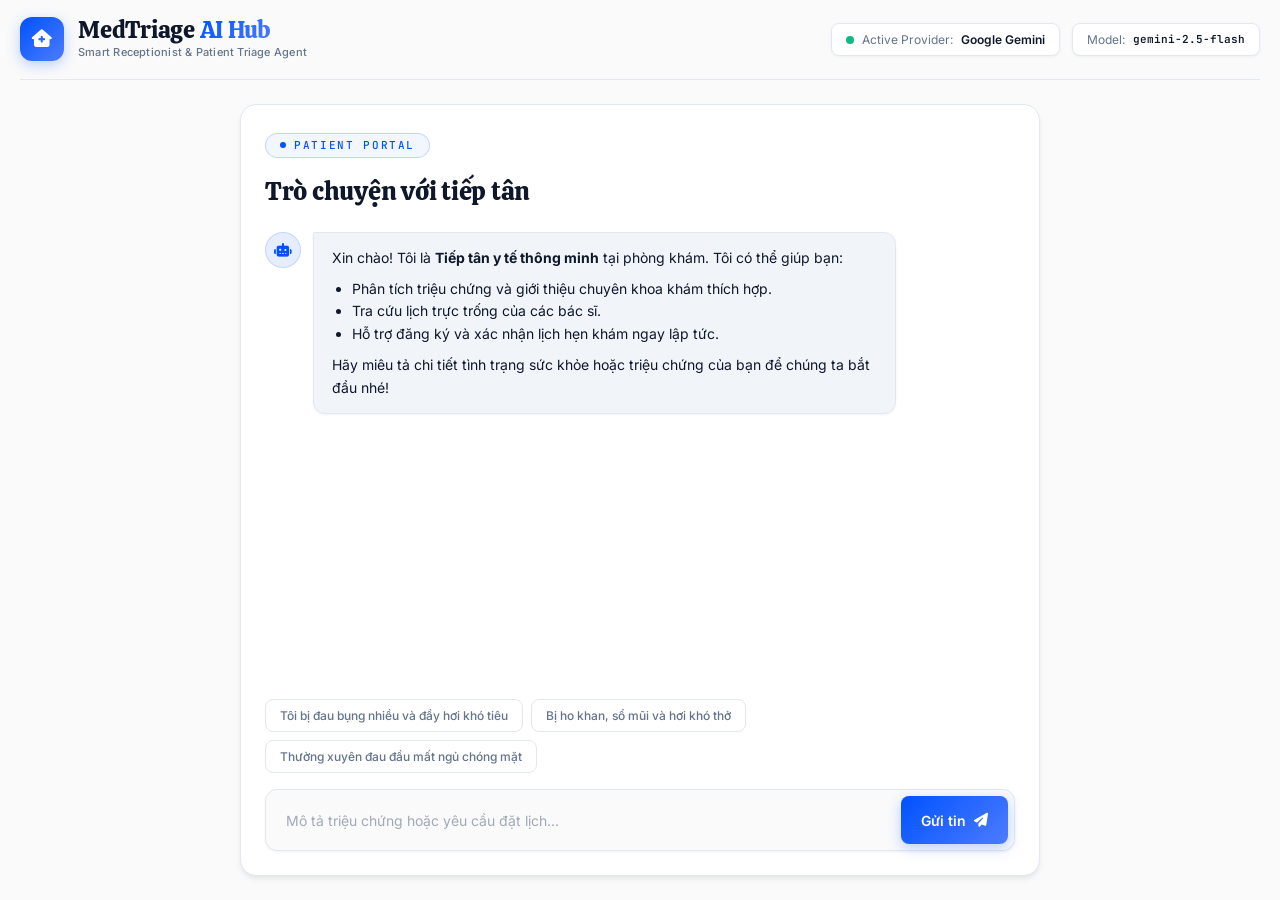
==== static/index.html @ f7d52be9 "Update UI&UX" ====
<!DOCTYPE html>
<html lang="vi">
<head>
    <meta charset="UTF-8">
    <meta name="viewport" content="width=device-width, initial-scale=1.0">
    <title>MedTriage AI Hub - AI Agent Tiếp Tân Phòng Khám</title>
    <!-- Load Google Fonts -->
    <link rel="preconnect" href="https://fonts.googleapis.com">
    <link rel="preconnect" href="https://fonts.gstatic.com" crossorigin>
    <link href="https://fonts.googleapis.com/css2?family=Calistoga&family=Inter:wght@400;500;600;700&family=JetBrains+Mono:wght@400;500;600&display=swap" rel="stylesheet">
    <!-- FontAwesome for Icons -->
    <link rel="stylesheet" href="https://cdnjs.cloudflare.com/ajax/libs/font-awesome/6.4.0/css/all.min.css">
    <link rel="stylesheet" href="style.css">
</head>
<body>
    <div class="app-container">
        <!-- Header -->
        <header class="app-header">
            <div class="header-brand">
                <div class="brand-icon">
                    <i class="fa-solid fa-house-medical"></i>
                </div>
                <div class="brand-text">
                    <h1>MedTriage <span class="gradient-text">AI Hub</span></h1>
                    <p class="brand-subtitle">Smart Receptionist & Patient Triage Agent</p>
                </div>
            </div>
            
            <div class="header-status">
                <div class="status-badge">
                    <span class="pulse-dot"></span>
                    <span class="badge-label">Active Provider:</span>
                    <span class="badge-value" id="provider-badge">Google Gemini</span>
                </div>
                <div class="status-badge model-badge">
                    <span class="badge-label">Model:</span>
                    <span class="badge-value" id="model-badge">gemini-2.5-flash</span>
                </div>
            </div>
        </header>

        <!-- Main Workspace -->
        <main class="app-main">
            <!-- Left Pane: Patient Chat -->
            <section class="pane-chat">
                <div class="pane-header">
                    <div class="section-label">
                        <span class="label-dot"></span>
                        <span class="label-text">Patient Portal</span>
                    </div>
                    <h2>Trò chuyện với tiếp tân</h2>
                </div>

                <!-- Chat Log -->
                <div class="chat-history" id="chat-history">
                    <!-- Default Welcome Message -->
                    <div class="message system-message">
                        <div class="message-avatar">
                            <i class="fa-solid fa-robot"></i>
                        </div>
                        <div class="message-content">
                            <p>Xin chào! Tôi là <strong>Tiếp tân y tế thông minh</strong> tại phòng khám. Tôi có thể giúp bạn:</p>
                            <ul>
                                <li>Phân tích triệu chứng và giới thiệu chuyên khoa khám thích hợp.</li>
                                <li>Tra cứu lịch trực trống của các bác sĩ.</li>
                                <li>Hỗ trợ đăng ký và xác nhận lịch hẹn khám ngay lập tức.</li>
                            </ul>
                            <p>Hãy miêu tả chi tiết tình trạng sức khỏe hoặc triệu chứng của bạn để chúng ta bắt đầu nhé!</p>
                        </div>
                    </div>
                </div>

                <!-- Quick Suggestions -->
                <div class="chat-suggestions">
                    <button class="suggestion-tag" onclick="useSuggestion(this)">Tôi bị đau bụng nhiều và đầy hơi khó tiêu</button>
                    <button class="suggestion-tag" onclick="useSuggestion(this)">Bị ho khan, sổ mũi và hơi khó thở</button>
                    <button class="suggestion-tag" onclick="useSuggestion(this)">Thường xuyên đau đầu mất ngủ chóng mặt</button>
                </div>

                <!-- Chat Input Form -->
                <form class="chat-form" id="chat-form">
                    <div class="input-wrapper">
                        <input type="text" id="chat-input" placeholder="Mô tả triệu chứng hoặc yêu cầu đặt lịch..." autocomplete="off" required>
                        <button type="submit" class="btn-send" id="btn-submit">
                            <span class="btn-text">Gửi tin</span>
                            <i class="fa-solid fa-paper-plane"></i>
                        </button>
                    </div>
                </form>
            </section>


        </main>
    </div>
    
    <script src="app.js"></script>
</body>
</html>
---- static/style.css ----
/* ==========================================================================
   MINIMALIST MODERN DESIGN SYSTEM TOKENS
   ========================================================================== */
:root {
    /* Colors */
    --background: #FAFAFA;
    --foreground: #0F172A;
    --muted: #F1F5F9;
    --muted-foreground: #64748B;
    --accent: #0052FF;
    --accent-secondary: #4D7CFF;
    --accent-foreground: #FFFFFF;
    --border: #E2E8F0;
    --card: #FFFFFF;
    
    /* Gradients */
    --signature-gradient: linear-gradient(135deg, var(--accent), var(--accent-secondary));
    
    /* Shadows */
    --shadow-sm: 0 1px 3px rgba(15, 23, 42, 0.05);
    --shadow-md: 0 4px 6px -1px rgba(15, 23, 42, 0.07), 0 2px 4px -1px rgba(15, 23, 42, 0.04);
    --shadow-lg: 0 10px 15px -3px rgba(15, 23, 42, 0.08), 0 4px 6px -2px rgba(15, 23, 42, 0.03);
    --shadow-xl: 0 20px 25px -5px rgba(15, 23, 42, 0.1), 0 10px 10px -5px rgba(15, 23, 42, 0.04);
    --shadow-accent: 0 4px 14px rgba(0, 82, 255, 0.25);
    --shadow-accent-lg: 0 8px 24px rgba(0, 82, 255, 0.35);
    
    /* Border Radius */
    --radius-sm: 8px;
    --radius-md: 12px;
    --radius-lg: 16px;
    --radius-xl: 24px;
    
    /* Transitions */
    --transition-fast: all 0.15s ease-out;
    --transition-normal: all 0.25s cubic-bezier(0.16, 1, 0.3, 1);
}

/* ==========================================================================
   RESET & GLOBAL STYLES
   ========================================================================== */
* {
    margin: 0;
    padding: 0;
    box-sizing: border-box;
}

body {
    background-color: var(--background);
    color: var(--foreground);
    font-family: 'Inter', system-ui, sans-serif;
    line-height: 1.625;
    -webkit-font-smoothing: antialiased;
    -moz-osx-font-smoothing: grayscale;
    min-height: 100vh;
    display: flex;
    justify-content: center;
}

/* Scrollbars */
::-webkit-scrollbar {
    width: 6px;
    height: 6px;
}
::-webkit-scrollbar-track {
    background: transparent;
}
::-webkit-scrollbar-thumb {
    background: var(--border);
    border-radius: 4px;
}
::-webkit-scrollbar-thumb:hover {
    background: var(--muted-foreground);
}

/* Typography elements */
h1, h2, h3 {
    font-family: 'Inter', system-ui, sans-serif;
    font-weight: 600;
    letter-spacing: -0.01em;
}

/* ==========================================================================
   UTILITY STYLES
   ========================================================================== */
.gradient-text {
    background: var(--signature-gradient);
    -webkit-background-clip: text;
    background-clip: text;
    color: transparent;
    display: inline-block;
}

/* Section pill badges */
.section-label {
    display: inline-flex;
    align-items: center;
    gap: 8px;
    border: 1px solid rgba(0, 82, 255, 0.2);
    background-color: rgba(0, 82, 255, 0.05);
    padding: 6px 14px;
    border-radius: 9999px;
    margin-bottom: 12px;
}

.label-dot {
    width: 6px;
    height: 6px;
    border-radius: 50%;
    background-color: var(--accent);
}

.label-text {
    font-family: 'JetBrains Mono', monospace;
    font-size: 11px;
    text-transform: uppercase;
    font-weight: 500;
    letter-spacing: 0.15em;
    color: var(--accent);
    line-height: 1;
}

/* ==========================================================================
   APP CONTAINER & HEADER
   ========================================================================== */
.app-container {
    width: 100%;
    max-width: 1300px;
    height: 100vh;
    display: flex;
    flex-direction: column;
    padding: 0 20px;
}

.app-header {
    height: 80px;
    display: flex;
    justify-content: space-between;
    align-items: center;
    border-bottom: 1px solid var(--border);
    flex-shrink: 0;
}

.header-brand {
    display: flex;
    align-items: center;
    gap: 14px;
}

.brand-icon {
    width: 44px;
    height: 44px;
    background: var(--signature-gradient);
    color: var(--accent-foreground);
    border-radius: var(--radius-md);
    display: flex;
    justify-content: center;
    align-items: center;
    font-size: 18px;
    box-shadow: var(--shadow-accent);
}

.brand-text h1 {
    font-family: 'Calistoga', Georgia, serif;
    font-weight: normal;
    font-size: 24px;
    line-height: 1.1;
    color: var(--foreground);
}

.brand-subtitle {
    font-size: 11px;
    color: var(--muted-foreground);
    font-weight: 500;
    letter-spacing: 0.02em;
}

.header-status {
    display: flex;
    gap: 12px;
}

.status-badge {
    display: flex;
    align-items: center;
    gap: 8px;
    background-color: var(--card);
    border: 1px solid var(--border);
    padding: 6px 14px;
    border-radius: var(--radius-sm);
    box-shadow: var(--shadow-sm);
    font-size: 12px;
}

.badge-label {
    color: var(--muted-foreground);
}

.badge-value {
    font-weight: 600;
    color: var(--foreground);
}

.model-badge .badge-value {
    font-family: 'JetBrains Mono', monospace;
    font-size: 11px;
}

/* ==========================================================================
   MAIN DUAL-PANE WORKSPACE
   ========================================================================== */
.app-main {
    flex-grow: 1;
    display: flex;
    justify-content: center;
    padding: 24px 0;
    min-height: 0;
}

.pane-chat {
    width: 100%;
    max-width: 800px;
    background-color: var(--card);
    border: 1px solid var(--border);
    border-radius: var(--radius-lg);
    box-shadow: var(--shadow-md);
    padding: 24px;
    display: flex;
    flex-direction: column;
    min-height: 0;
}

.pane-chat .pane-header h2 {
    font-family: 'Calistoga', Georgia, serif;
    font-weight: normal;
    font-size: 26px;
    color: var(--foreground);
    margin-bottom: 20px;
}

/* ==========================================================================
   LEFT PANE: CHAT COMPONENT
   ========================================================================== */
.chat-history {
    flex-grow: 1;
    overflow-y: auto;
    display: flex;
    flex-direction: column;
    gap: 20px;
    padding-right: 8px;
    margin-bottom: 16px;
}

.message {
    display: flex;
    gap: 12px;
    max-width: 85%;
    animation: fadeInUp 0.3s cubic-bezier(0.16, 1, 0.3, 1) forwards;
}

@keyframes fadeInUp {
    from {
        opacity: 0;
        transform: translateY(12px);
    }
    to {
        opacity: 1;
        transform: translateY(0);
    }
}

.message-avatar {
    width: 36px;
    height: 36px;
    border-radius: 50%;
    display: flex;
    justify-content: center;
    align-items: center;
    flex-shrink: 0;
    font-size: 14px;
}

.message-content {
    padding: 14px 18px;
    border-radius: var(--radius-md);
    font-size: 14px;
    box-shadow: var(--shadow-sm);
}

.message-content p {
    margin-bottom: 8px;
}
.message-content p:last-child {
    margin-bottom: 0;
}
.message-content ul {
    margin-left: 20px;
    margin-bottom: 8px;
}

/* System/Agent Messages */
.message.system-message {
    align-self: flex-start;
}

.message.system-message .message-avatar {
    background-color: rgba(0, 82, 255, 0.1);
    color: var(--accent);
    border: 1px solid rgba(0, 82, 255, 0.15);
}

.message.system-message .message-content {
    background-color: var(--muted);
    color: var(--foreground);
    border-top-left-radius: 2px;
    border: 1px solid var(--border);
}

/* User Messages */
.message.user-message {
    align-self: flex-end;
    flex-direction: row-reverse;
}

.message.user-message .message-avatar {
    background-color: var(--foreground);
    color: var(--background);
}

.message.user-message .message-content {
    background: var(--signature-gradient);
    color: var(--accent-foreground);
    border-top-right-radius: 2px;
    box-shadow: var(--shadow-accent);
}

/* Suggestions tags */
.chat-suggestions {
    display: flex;
    flex-wrap: wrap;
    gap: 8px;
    margin-bottom: 16px;
}

.suggestion-tag {
    background-color: var(--card);
    border: 1px solid var(--border);
    color: var(--muted-foreground);
    padding: 8px 14px;
    border-radius: var(--radius-sm);
    font-size: 12px;
    cursor: pointer;
    font-family: inherit;
    font-weight: 500;
    transition: var(--transition-fast);
}

.suggestion-tag:hover {
    border-color: rgba(0, 82, 255, 0.3);
    color: var(--accent);
    background-color: rgba(0, 82, 255, 0.02);
    transform: translateY(-1px);
    box-shadow: var(--shadow-sm);
}

/* Form inputs */
.chat-form {
    flex-shrink: 0;
}

.input-wrapper {
    display: flex;
    gap: 12px;
    background-color: var(--background);
    border: 1px solid var(--border);
    border-radius: var(--radius-md);
    padding: 6px;
    box-shadow: var(--shadow-sm);
    transition: var(--transition-fast);
}

.input-wrapper:focus-within {
    border-color: var(--accent);
    box-shadow: 0 0 0 2px rgba(0, 82, 255, 0.15);
    background-color: var(--card);
}

.input-wrapper input {
    flex-grow: 1;
    border: none;
    background: transparent;
    padding: 0 14px;
    font-family: inherit;
    font-size: 14px;
    color: var(--foreground);
    outline: none;
    height: 48px;
}

.input-wrapper input::placeholder {
    color: var(--muted-foreground);
    opacity: 0.6;
}

.btn-send {
    background: var(--signature-gradient);
    color: var(--accent-foreground);
    border: none;
    padding: 0 20px;
    border-radius: var(--radius-sm);
    cursor: pointer;
    font-family: inherit;
    font-weight: 600;
    font-size: 14px;
    display: flex;
    align-items: center;
    gap: 8px;
    box-shadow: var(--shadow-accent);
    transition: var(--transition-normal);
}

.btn-send:hover {
    transform: translateY(-1px);
    box-shadow: var(--shadow-accent-lg);
    filter: brightness(1.1);
}

.btn-send:active {
    transform: scale(0.98);
}

/* ==========================================================================
   RIGHT PANE: LIVE BRAIN & TELEMETRY
   ========================================================================== */
.metrics-grid {
    display: grid;
    grid-template-columns: repeat(4, 1fr);
    gap: 12px;
    margin-bottom: 20px;
}

.metric-card {
    background-color: var(--background);
    border: 1px solid var(--border);
    border-radius: var(--radius-sm);
    padding: 12px;
    display: flex;
    flex-direction: column;
    gap: 4px;
    box-shadow: var(--shadow-sm);
}

.metric-title {
    font-size: 11px;
    color: var(--muted-foreground);
    text-transform: uppercase;
    font-weight: 600;
    letter-spacing: 0.05em;
    display: flex;
    align-items: center;
    gap: 6px;
}

.metric-value {
    font-size: 15px;
    font-weight: 700;
    color: var(--foreground);
}

/* Monospace Logger Terminal */
.console-wrapper {
    flex-grow: 1;
    background-color: #0F172A; /* Inverted Section background */
    border-radius: var(--radius-md);
    border: 1px solid #1E293B;
    overflow: hidden;
    position: relative;
    display: flex;
    flex-direction: column;
    box-shadow: inset 0 2px 8px rgba(0, 0, 0, 0.4);
}

.console-grid-overlay {
    position: absolute;
    top: 0;
    left: 0;
    right: 0;
    bottom: 0;
    background-image: radial-gradient(circle, rgba(255, 255, 255, 0.03) 1px, transparent 1px);
    background-size: 24px 24px;
    pointer-events: none;
}

.console-body {
    flex-grow: 1;
    overflow-y: auto;
    padding: 20px;
    font-family: 'JetBrains Mono', monospace;
    font-size: 12px;
    color: #E2E8F0;
    display: flex;
    flex-direction: column;
    gap: 16px;
    z-index: 1;
}

.console-placeholder {
    margin: auto;
    text-align: center;
    color: #64748B;
    max-width: 280px;
}

.terminal-icon {
    font-size: 32px;
    color: #334155;
    margin-bottom: 12px;
}

.terminal-sub {
    font-size: 10px;
    margin-top: 6px;
}

/* Logging Event Structures */
.log-block {
    border-left: 2px solid #334155;
    padding-left: 14px;
    animation: fadeIn 0.2s ease-out forwards;
}

.log-header {
    display: flex;
    justify-content: space-between;
    font-size: 10px;
    color: #64748B;
    margin-bottom: 4px;
    text-transform: uppercase;
    letter-spacing: 0.05em;
}

.log-title {
    font-weight: 600;
}

.log-title.agent-start { color: var(--accent-secondary); }
.log-title.llm-response { color: #A78BFA; }
.log-title.tool-call { color: #F59E0B; }
.log-title.tool-result { color: #10B981; }
.log-title.agent-end { color: #EC4899; }

.log-body {
    white-space: pre-wrap;
    line-height: 1.5;
}

.log-body.thought {
    color: #E2E8F0;
}

.log-body.action {
    color: #FBBF24;
    font-weight: 500;
}

.log-body.observation {
    color: #34D399;
}

.log-body.json-data {
    background-color: #1E293B;
    border: 1px solid #334155;
    padding: 10px;
    border-radius: var(--radius-sm);
    margin-top: 6px;
    font-size: 11px;
    color: #94A3B8;
    overflow-x: auto;
}

/* ==========================================================================
   ANIMATIONS & EFFECTS
   ========================================================================== */
/* Pulsing Indicators */
.pulse-dot {
    width: 8px;
    height: 8px;
    background-color: #10B981;
    border-radius: 50%;
    display: inline-block;
    box-shadow: 0 0 0 rgba(16, 185, 129, 0.4);
    animation: pulse 2s infinite;
}

@keyframes pulse {
    0% {
        box-shadow: 0 0 0 0 rgba(16, 185, 129, 0.7);
    }
    70% {
        box-shadow: 0 0 0 6px rgba(16, 185, 129, 0);
    }
    100% {
        box-shadow: 0 0 0 0 rgba(16, 185, 129, 0);
    }
}

.label-dot.pulsing {
    background-color: var(--accent);
    animation: pulseAccent 2s infinite;
}

@keyframes pulseAccent {
    0% {
        box-shadow: 0 0 0 0 rgba(0, 82, 255, 0.7);
    }
    70% {
        box-shadow: 0 0 0 6px rgba(0, 82, 255, 0);
    }
    100% {
        box-shadow: 0 0 0 0 rgba(0, 82, 255, 0);
    }
}

/* ==========================================================================
   RESPONSIVE DESIGN Breakpoints
   ========================================================================== */
@media (max-width: 1024px) {
    .app-main {
        height: auto;
        overflow-y: visible;
    }
    
    .app-container {
        height: auto;
        padding-bottom: 40px;
    }
    
    .pane-chat {
        height: 600px;
    }
}

@media (max-width: 640px) {
    .app-header {
        flex-direction: column;
        height: auto;
        padding: 16px 0;
        gap: 12px;
        align-items: flex-start;
    }
    
    .header-status {
        width: 100%;
        justify-content: space-between;
    }
    
    .btn-send .btn-text {
        display: none;
    }
    
    .pane-chat {
        height: 500px;
        padding: 16px;
    }
}
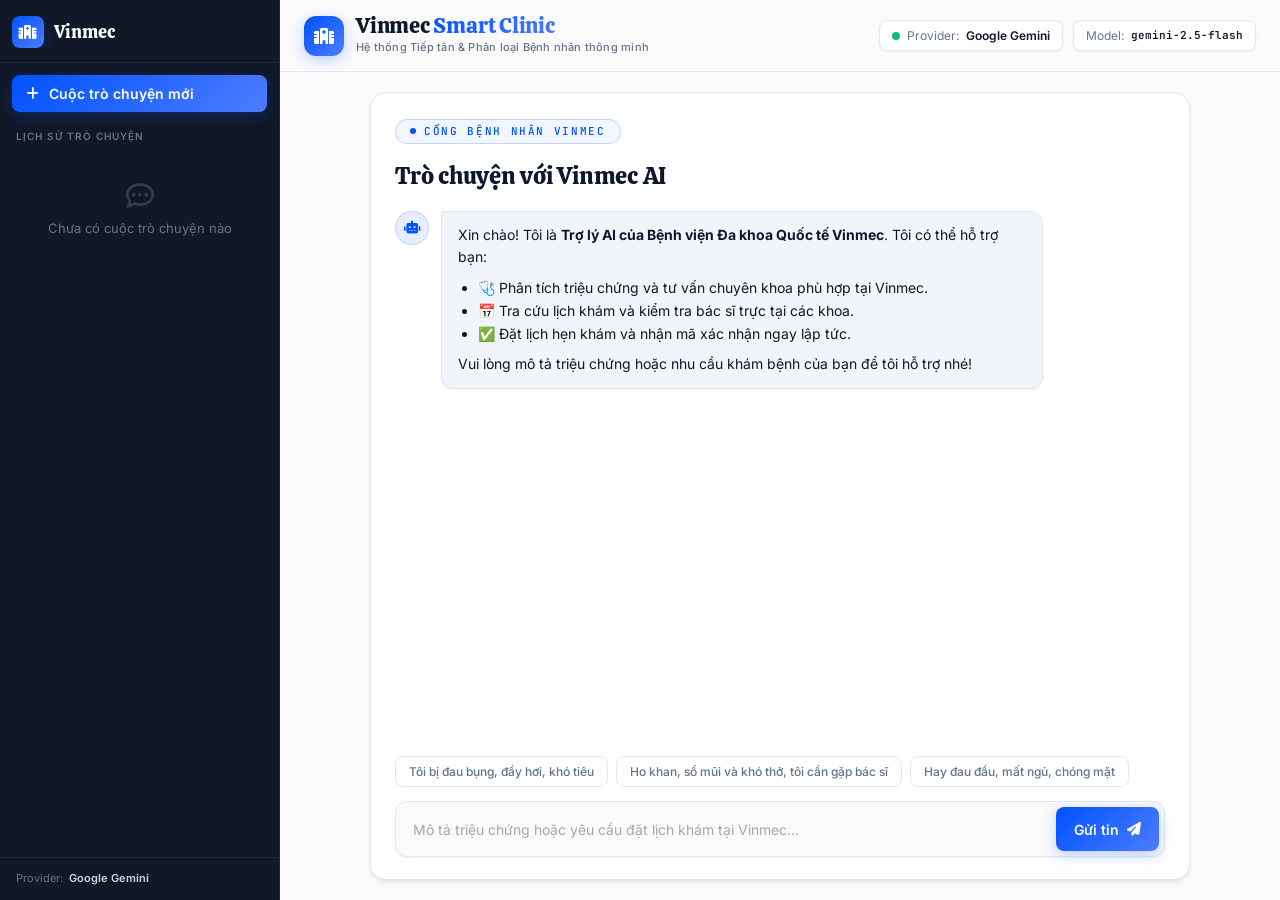
==== commit 3e458b6a: "Update Chat History" ====
--- a/static/index.html
+++ b/static/index.html
@@ -3,7 +3,8 @@
 <head>
     <meta charset="UTF-8">
     <meta name="viewport" content="width=device-width, initial-scale=1.0">
-    <title>MedTriage AI Hub - AI Agent Tiếp Tân Phòng Khám</title>
+    <title>Vinmec Smart Clinic - Hệ Thống Tiếp Tân Thông Minh</title>
+    <meta name="description" content="Hệ thống AI tiếp tân thông minh của Bệnh viện Đa khoa Quốc tế Vinmec — phân tích triệu chứng, kiểm tra lịch bác sĩ và đặt lịch hẹn khám bệnh 24/7.">
     <!-- Load Google Fonts -->
     <link rel="preconnect" href="https://fonts.googleapis.com">
     <link rel="preconnect" href="https://fonts.gstatic.com" crossorigin>
@@ -13,86 +14,154 @@
     <link rel="stylesheet" href="style.css">
 </head>
 <body>
-    <div class="app-container">
-        <!-- Header -->
-        <header class="app-header">
-            <div class="header-brand">
-                <div class="brand-icon">
-                    <i class="fa-solid fa-house-medical"></i>
+    <div class="app-shell">
+
+        <!-- ═══════════════════════════════════════════
+             SIDEBAR — Chat Session History
+        ════════════════════════════════════════════ -->
+        <aside class="sidebar" id="sidebar">
+            <!-- Sidebar Header -->
+            <div class="sidebar-header">
+                <div class="sidebar-brand">
+                    <div class="sidebar-brand-icon">
+                        <i class="fa-solid fa-hospital"></i>
+                    </div>
+                    <span class="sidebar-brand-name">Vinmec</span>
                 </div>
-                <div class="brand-text">
-                    <h1>MedTriage <span class="gradient-text">AI Hub</span></h1>
-                    <p class="brand-subtitle">Smart Receptionist & Patient Triage Agent</p>
+                <button class="sidebar-toggle-btn" id="sidebar-close-btn" title="Đóng sidebar" aria-label="Đóng sidebar">
+                    <i class="fa-solid fa-sidebar"></i>
+                </button>
+            </div>
+
+            <!-- New Chat Button -->
+            <div class="sidebar-new-chat">
+                <button class="btn-new-chat" id="btn-new-chat" onclick="createNewSession()">
+                    <i class="fa-solid fa-plus"></i>
+                    <span>Cuộc trò chuyện mới</span>
+                </button>
+            </div>
+
+            <!-- Sessions List -->
+            <div class="sidebar-sessions-label">Lịch sử trò chuyện</div>
+            <div class="sidebar-sessions" id="sidebar-sessions">
+                <!-- Session items rendered by JS -->
+                <div class="sessions-empty" id="sessions-empty">
+                    <i class="fa-regular fa-comment-dots"></i>
+                    <p>Chưa có cuộc trò chuyện nào</p>
                 </div>
             </div>
-            
-            <div class="header-status">
-                <div class="status-badge">
-                    <span class="pulse-dot"></span>
-                    <span class="badge-label">Active Provider:</span>
-                    <span class="badge-value" id="provider-badge">Google Gemini</span>
-                </div>
-                <div class="status-badge model-badge">
-                    <span class="badge-label">Model:</span>
-                    <span class="badge-value" id="model-badge">gemini-2.5-flash</span>
+
+            <!-- Sidebar Footer -->
+            <div class="sidebar-footer">
+                <div class="sidebar-footer-info">
+                    <span class="badge-label">Provider:</span>
+                    <span class="badge-value" id="provider-badge-sidebar">Google Gemini</span>
                 </div>
             </div>
-        </header>
+        </aside>
 
-        <!-- Main Workspace -->
-        <main class="app-main">
-            <!-- Left Pane: Patient Chat -->
-            <section class="pane-chat">
-                <div class="pane-header">
-                    <div class="section-label">
-                        <span class="label-dot"></span>
-                        <span class="label-text">Patient Portal</span>
-                    </div>
-                    <h2>Trò chuyện với tiếp tân</h2>
-                </div>
+        <!-- Sidebar overlay (mobile) -->
+        <div class="sidebar-overlay" id="sidebar-overlay" onclick="closeSidebar()"></div>
 
-                <!-- Chat Log -->
-                <div class="chat-history" id="chat-history">
-                    <!-- Default Welcome Message -->
-                    <div class="message system-message">
-                        <div class="message-avatar">
-                            <i class="fa-solid fa-robot"></i>
+        <!-- ═══════════════════════════════════════════
+             MAIN CONTENT AREA
+        ════════════════════════════════════════════ -->
+        <div class="main-content" id="main-content">
+
+            <!-- Header -->
+            <header class="app-header">
+                <div class="header-left">
+                    <button class="sidebar-toggle-btn" id="sidebar-open-btn" title="Mở sidebar" aria-label="Mở sidebar">
+                        <i class="fa-solid fa-bars"></i>
+                    </button>
+                    <div class="header-brand">
+                        <div class="brand-icon">
+                            <i class="fa-solid fa-hospital"></i>
                         </div>
-                        <div class="message-content">
-                            <p>Xin chào! Tôi là <strong>Tiếp tân y tế thông minh</strong> tại phòng khám. Tôi có thể giúp bạn:</p>
-                            <ul>
-                                <li>Phân tích triệu chứng và giới thiệu chuyên khoa khám thích hợp.</li>
-                                <li>Tra cứu lịch trực trống của các bác sĩ.</li>
-                                <li>Hỗ trợ đăng ký và xác nhận lịch hẹn khám ngay lập tức.</li>
-                            </ul>
-                            <p>Hãy miêu tả chi tiết tình trạng sức khỏe hoặc triệu chứng của bạn để chúng ta bắt đầu nhé!</p>
+                        <div class="brand-text">
+                            <h1>Vinmec <span class="gradient-text">Smart Clinic</span></h1>
+                            <p class="brand-subtitle">Hệ thống Tiếp tân &amp; Phân loại Bệnh nhân thông minh</p>
                         </div>
                     </div>
                 </div>
 
-                <!-- Quick Suggestions -->
-                <div class="chat-suggestions">
-                    <button class="suggestion-tag" onclick="useSuggestion(this)">Tôi bị đau bụng nhiều và đầy hơi khó tiêu</button>
-                    <button class="suggestion-tag" onclick="useSuggestion(this)">Bị ho khan, sổ mũi và hơi khó thở</button>
-                    <button class="suggestion-tag" onclick="useSuggestion(this)">Thường xuyên đau đầu mất ngủ chóng mặt</button>
+                <div class="header-status">
+                    <div class="status-badge">
+                        <span class="pulse-dot"></span>
+                        <span class="badge-label">Provider:</span>
+                        <span class="badge-value" id="provider-badge">Google Gemini</span>
+                    </div>
+                    <div class="status-badge model-badge">
+                        <span class="badge-label">Model:</span>
+                        <span class="badge-value" id="model-badge">gemini-2.5-flash</span>
+                    </div>
                 </div>
+            </header>
 
-                <!-- Chat Input Form -->
-                <form class="chat-form" id="chat-form">
-                    <div class="input-wrapper">
-                        <input type="text" id="chat-input" placeholder="Mô tả triệu chứng hoặc yêu cầu đặt lịch..." autocomplete="off" required>
-                        <button type="submit" class="btn-send" id="btn-submit">
-                            <span class="btn-text">Gửi tin</span>
-                            <i class="fa-solid fa-paper-plane"></i>
-                        </button>
+            <!-- Main Workspace -->
+            <main class="app-main">
+                <!-- Chat Pane -->
+                <section class="pane-chat">
+                    <div class="pane-header">
+                        <div class="section-label">
+                            <span class="label-dot"></span>
+                            <span class="label-text">Cổng Bệnh nhân Vinmec</span>
+                        </div>
+                        <div class="pane-header-row">
+                            <h2 id="session-title-display">Trò chuyện với Vinmec AI</h2>
+                            <button class="btn-rename-session" id="btn-rename-session" title="Đổi tên cuộc trò chuyện" style="display:none;" onclick="renameCurrentSession()">
+                                <i class="fa-solid fa-pen-to-square"></i>
+                            </button>
+                        </div>
                     </div>
-                </form>
-            </section>
 
+                    <!-- Chat Log -->
+                    <div class="chat-history" id="chat-history">
+                        <!-- Default Welcome Message -->
+                        <div class="message system-message">
+                            <div class="message-avatar">
+                                <i class="fa-solid fa-robot"></i>
+                            </div>
+                            <div class="message-content">
+                                <p>Xin chào! Tôi là <strong>Trợ lý AI của Bệnh viện Đa khoa Quốc tế Vinmec</strong>. Tôi có thể hỗ trợ bạn:</p>
+                                <ul>
+                                    <li>🩺 Phân tích triệu chứng và tư vấn chuyên khoa phù hợp tại Vinmec.</li>
+                                    <li>📅 Tra cứu lịch khám và kiểm tra bác sĩ trực tại các khoa.</li>
+                                    <li>✅ Đặt lịch hẹn khám và nhận mã xác nhận ngay lập tức.</li>
+                                </ul>
+                                <p>Vui lòng mô tả triệu chứng hoặc nhu cầu khám bệnh của bạn để tôi hỗ trợ nhé!</p>
+                            </div>
+                        </div>
+                    </div>
 
-        </main>
+                    <!-- Quick Suggestions -->
+                    <div class="chat-suggestions" id="chat-suggestions">
+                        <button class="suggestion-tag" onclick="useSuggestion(this)">Tôi bị đau bụng, đầy hơi, khó tiêu</button>
+                        <button class="suggestion-tag" onclick="useSuggestion(this)">Ho khan, sổ mũi và khó thở, tôi cần gặp bác sĩ</button>
+                        <button class="suggestion-tag" onclick="useSuggestion(this)">Hay đau đầu, mất ngủ, chóng mặt</button>
+                    </div>
+
+                    <!-- Chat Input Form -->
+                    <form class="chat-form" id="chat-form">
+                        <div class="input-wrapper">
+                            <input type="text" id="chat-input" placeholder="Mô tả triệu chứng hoặc yêu cầu đặt lịch khám tại Vinmec..." autocomplete="off" required>
+                            <button type="submit" class="btn-send" id="btn-submit">
+                                <span class="btn-text">Gửi tin</span>
+                                <i class="fa-solid fa-paper-plane"></i>
+                            </button>
+                        </div>
+                    </form>
+                </section>
+            </main>
+        </div><!-- /.main-content -->
+    </div><!-- /.app-shell -->
+
+    <!-- Context menu for session actions -->
+    <div class="session-context-menu" id="session-context-menu" style="display:none;">
+        <button class="ctx-menu-item" id="ctx-rename"><i class="fa-solid fa-pen"></i> Đổi tên</button>
+        <button class="ctx-menu-item ctx-delete" id="ctx-delete"><i class="fa-solid fa-trash"></i> Xóa</button>
     </div>
-    
+
     <script src="app.js"></script>
 </body>
 </html>
--- a/static/style.css
+++ b/static/style.css
@@ -2,7 +2,7 @@
    MINIMALIST MODERN DESIGN SYSTEM TOKENS
    ========================================================================== */
 :root {
-    /* Colors */
+    /* Colors — main UI */
     --background: #FAFAFA;
     --foreground: #0F172A;
     --muted: #F1F5F9;
@@ -12,10 +12,19 @@
     --accent-foreground: #FFFFFF;
     --border: #E2E8F0;
     --card: #FFFFFF;
-    
+
+    /* Colors — sidebar */
+    --sidebar-bg: #111827;
+    --sidebar-hover: #1F2937;
+    --sidebar-active: #1E3A8A;
+    --sidebar-border: rgba(255,255,255,0.06);
+    --sidebar-text: #D1D5DB;
+    --sidebar-text-muted: #6B7280;
+    --sidebar-width: 280px;
+
     /* Gradients */
     --signature-gradient: linear-gradient(135deg, var(--accent), var(--accent-secondary));
-    
+
     /* Shadows */
     --shadow-sm: 0 1px 3px rgba(15, 23, 42, 0.05);
     --shadow-md: 0 4px 6px -1px rgba(15, 23, 42, 0.07), 0 2px 4px -1px rgba(15, 23, 42, 0.04);
@@ -23,16 +32,17 @@
     --shadow-xl: 0 20px 25px -5px rgba(15, 23, 42, 0.1), 0 10px 10px -5px rgba(15, 23, 42, 0.04);
     --shadow-accent: 0 4px 14px rgba(0, 82, 255, 0.25);
     --shadow-accent-lg: 0 8px 24px rgba(0, 82, 255, 0.35);
-    
+
     /* Border Radius */
     --radius-sm: 8px;
     --radius-md: 12px;
     --radius-lg: 16px;
     --radius-xl: 24px;
-    
+
     /* Transitions */
     --transition-fast: all 0.15s ease-out;
     --transition-normal: all 0.25s cubic-bezier(0.16, 1, 0.3, 1);
+    --transition-sidebar: transform 0.28s cubic-bezier(0.16, 1, 0.3, 1);
 }
 
 /* ==========================================================================
@@ -52,27 +62,15 @@
     -webkit-font-smoothing: antialiased;
     -moz-osx-font-smoothing: grayscale;
     min-height: 100vh;
-    display: flex;
-    justify-content: center;
+    overflow: hidden;
 }
 
 /* Scrollbars */
-::-webkit-scrollbar {
-    width: 6px;
-    height: 6px;
-}
-::-webkit-scrollbar-track {
-    background: transparent;
-}
-::-webkit-scrollbar-thumb {
-    background: var(--border);
-    border-radius: 4px;
-}
-::-webkit-scrollbar-thumb:hover {
-    background: var(--muted-foreground);
-}
-
-/* Typography elements */
+::-webkit-scrollbar { width: 6px; height: 6px; }
+::-webkit-scrollbar-track { background: transparent; }
+::-webkit-scrollbar-thumb { background: var(--border); border-radius: 4px; }
+::-webkit-scrollbar-thumb:hover { background: var(--muted-foreground); }
+
 h1, h2, h3 {
     font-family: 'Inter', system-ui, sans-serif;
     font-weight: 600;
@@ -90,7 +88,6 @@
     display: inline-block;
 }
 
-/* Section pill badges */
 .section-label {
     display: inline-flex;
     align-items: center;
@@ -103,8 +100,7 @@
 }
 
 .label-dot {
-    width: 6px;
-    height: 6px;
+    width: 6px; height: 6px;
     border-radius: 50%;
     background-color: var(--accent);
 }
@@ -120,49 +116,367 @@
 }
 
 /* ==========================================================================
-   APP CONTAINER & HEADER
-   ========================================================================== */
-.app-container {
+   APP SHELL — Sidebar + Main content layout
+   ========================================================================== */
+.app-shell {
+    display: flex;
+    height: 100vh;
     width: 100%;
-    max-width: 1300px;
+    overflow: hidden;
+    position: relative;
+}
+
+/* ==========================================================================
+   SIDEBAR
+   ========================================================================== */
+.sidebar {
+    width: var(--sidebar-width);
+    min-width: var(--sidebar-width);
     height: 100vh;
+    background-color: var(--sidebar-bg);
     display: flex;
     flex-direction: column;
-    padding: 0 20px;
-}
-
+    border-right: 1px solid var(--sidebar-border);
+    flex-shrink: 0;
+    transition: var(--transition-sidebar);
+    overflow: hidden;
+    z-index: 100;
+}
+
+/* Collapsed sidebar */
+.sidebar.collapsed {
+    width: 0;
+    min-width: 0;
+}
+
+/* Sidebar header */
+.sidebar-header {
+    display: flex;
+    align-items: center;
+    justify-content: space-between;
+    padding: 16px 12px 14px;
+    border-bottom: 1px solid var(--sidebar-border);
+    flex-shrink: 0;
+}
+
+.sidebar-brand {
+    display: flex;
+    align-items: center;
+    gap: 10px;
+    overflow: hidden;
+}
+
+.sidebar-brand-icon {
+    width: 32px; height: 32px;
+    background: var(--signature-gradient);
+    color: white;
+    border-radius: var(--radius-sm);
+    display: flex;
+    justify-content: center;
+    align-items: center;
+    font-size: 14px;
+    flex-shrink: 0;
+    box-shadow: var(--shadow-accent);
+}
+
+.sidebar-brand-name {
+    font-family: 'Calistoga', Georgia, serif;
+    font-size: 18px;
+    color: #F9FAFB;
+    white-space: nowrap;
+    overflow: hidden;
+}
+
+/* New Chat button */
+.sidebar-new-chat {
+    padding: 12px;
+    flex-shrink: 0;
+}
+
+.btn-new-chat {
+    width: 100%;
+    display: flex;
+    align-items: center;
+    gap: 10px;
+    padding: 10px 14px;
+    background: var(--signature-gradient);
+    color: white;
+    border: none;
+    border-radius: var(--radius-sm);
+    font-family: inherit;
+    font-size: 14px;
+    font-weight: 600;
+    cursor: pointer;
+    box-shadow: var(--shadow-accent);
+    transition: var(--transition-normal);
+    white-space: nowrap;
+    overflow: hidden;
+}
+
+.btn-new-chat:hover {
+    filter: brightness(1.1);
+    transform: translateY(-1px);
+    box-shadow: var(--shadow-accent-lg);
+}
+
+.btn-new-chat i { font-size: 14px; flex-shrink: 0; }
+
+/* Sessions list label */
+.sidebar-sessions-label {
+    font-size: 10px;
+    font-weight: 600;
+    text-transform: uppercase;
+    letter-spacing: 0.1em;
+    color: var(--sidebar-text-muted);
+    padding: 4px 16px 6px;
+    flex-shrink: 0;
+}
+
+/* Sessions scroll area */
+.sidebar-sessions {
+    flex-grow: 1;
+    overflow-y: auto;
+    padding: 0 8px;
+    display: flex;
+    flex-direction: column;
+    gap: 2px;
+}
+
+.sessions-empty {
+    display: flex;
+    flex-direction: column;
+    align-items: center;
+    justify-content: center;
+    gap: 8px;
+    padding: 32px 16px;
+    color: var(--sidebar-text-muted);
+    font-size: 13px;
+    text-align: center;
+}
+
+.sessions-empty i { font-size: 28px; opacity: 0.4; }
+
+/* Individual session item */
+.session-item {
+    display: flex;
+    align-items: center;
+    gap: 10px;
+    padding: 9px 10px;
+    border-radius: var(--radius-sm);
+    cursor: pointer;
+    transition: var(--transition-fast);
+    position: relative;
+    group: true;
+}
+
+.session-item:hover {
+    background-color: var(--sidebar-hover);
+}
+
+.session-item.active {
+    background-color: var(--sidebar-active);
+}
+
+.session-item-icon {
+    color: var(--sidebar-text-muted);
+    font-size: 13px;
+    flex-shrink: 0;
+    transition: color 0.15s;
+}
+
+.session-item.active .session-item-icon,
+.session-item:hover .session-item-icon {
+    color: #93C5FD;
+}
+
+.session-item-text {
+    flex: 1;
+    overflow: hidden;
+    min-width: 0;
+}
+
+.session-item-title {
+    font-size: 13px;
+    color: var(--sidebar-text);
+    font-weight: 500;
+    white-space: nowrap;
+    overflow: hidden;
+    text-overflow: ellipsis;
+    line-height: 1.4;
+}
+
+.session-item.active .session-item-title {
+    color: #FFFFFF;
+}
+
+.session-item-time {
+    font-size: 10px;
+    color: var(--sidebar-text-muted);
+    line-height: 1;
+    margin-top: 2px;
+}
+
+.session-item-actions {
+    display: none;
+    align-items: center;
+    gap: 2px;
+    flex-shrink: 0;
+}
+
+.session-item:hover .session-item-actions,
+.session-item.active .session-item-actions {
+    display: flex;
+}
+
+.session-action-btn {
+    width: 24px; height: 24px;
+    background: none;
+    border: none;
+    border-radius: 4px;
+    color: var(--sidebar-text-muted);
+    cursor: pointer;
+    display: flex;
+    align-items: center;
+    justify-content: center;
+    font-size: 11px;
+    transition: var(--transition-fast);
+}
+
+.session-action-btn:hover {
+    background-color: rgba(255, 255, 255, 0.1);
+    color: #E5E7EB;
+}
+
+.session-action-btn.delete:hover {
+    background-color: rgba(239, 68, 68, 0.2);
+    color: #FCA5A5;
+}
+
+/* Sidebar footer */
+.sidebar-footer {
+    padding: 12px 16px;
+    border-top: 1px solid var(--sidebar-border);
+    flex-shrink: 0;
+}
+
+.sidebar-footer-info {
+    display: flex;
+    align-items: center;
+    gap: 6px;
+    font-size: 11px;
+}
+
+.sidebar-footer-info .badge-label {
+    color: var(--sidebar-text-muted);
+}
+
+.sidebar-footer-info .badge-value {
+    color: var(--sidebar-text);
+    font-weight: 600;
+}
+
+/* Sidebar overlay (mobile) */
+.sidebar-overlay {
+    display: none;
+    position: fixed;
+    inset: 0;
+    background: rgba(0, 0, 0, 0.5);
+    z-index: 90;
+    backdrop-filter: blur(2px);
+}
+
+.sidebar-overlay.visible { display: block; }
+
+/* ==========================================================================
+   SIDEBAR TOGGLE BUTTON (shared style)
+   ========================================================================== */
+.sidebar-toggle-btn {
+    width: 34px; height: 34px;
+    background: none;
+    border: none;
+    border-radius: var(--radius-sm);
+    cursor: pointer;
+    display: flex;
+    align-items: center;
+    justify-content: center;
+    font-size: 16px;
+    transition: var(--transition-fast);
+    flex-shrink: 0;
+}
+
+/* In sidebar → white icon */
+.sidebar .sidebar-toggle-btn {
+    color: var(--sidebar-text-muted);
+}
+.sidebar .sidebar-toggle-btn:hover {
+    background: var(--sidebar-hover);
+    color: var(--sidebar-text);
+}
+
+/* In header → dark icon */
+.app-header .sidebar-toggle-btn {
+    color: var(--muted-foreground);
+}
+.app-header .sidebar-toggle-btn:hover {
+    background: var(--muted);
+    color: var(--foreground);
+}
+
+/* ==========================================================================
+   MAIN CONTENT AREA
+   ========================================================================== */
+.main-content {
+    flex: 1;
+    min-width: 0;
+    display: flex;
+    flex-direction: column;
+    height: 100vh;
+    overflow: hidden;
+}
+
+/* ==========================================================================
+   APP HEADER
+   ========================================================================== */
 .app-header {
-    height: 80px;
+    height: 72px;
     display: flex;
     justify-content: space-between;
     align-items: center;
     border-bottom: 1px solid var(--border);
     flex-shrink: 0;
+    padding: 0 24px;
+    gap: 16px;
+}
+
+.header-left {
+    display: flex;
+    align-items: center;
+    gap: 12px;
 }
 
 .header-brand {
     display: flex;
     align-items: center;
-    gap: 14px;
+    gap: 12px;
 }
 
 .brand-icon {
-    width: 44px;
-    height: 44px;
+    width: 40px; height: 40px;
     background: var(--signature-gradient);
     color: var(--accent-foreground);
     border-radius: var(--radius-md);
     display: flex;
     justify-content: center;
     align-items: center;
-    font-size: 18px;
+    font-size: 16px;
     box-shadow: var(--shadow-accent);
+    flex-shrink: 0;
 }
 
 .brand-text h1 {
     font-family: 'Calistoga', Georgia, serif;
     font-weight: normal;
-    font-size: 24px;
+    font-size: 22px;
     line-height: 1.1;
     color: var(--foreground);
 }
@@ -176,78 +490,97 @@
 
 .header-status {
     display: flex;
-    gap: 12px;
+    gap: 10px;
+    flex-shrink: 0;
 }
 
 .status-badge {
     display: flex;
     align-items: center;
-    gap: 8px;
+    gap: 7px;
     background-color: var(--card);
     border: 1px solid var(--border);
-    padding: 6px 14px;
+    padding: 5px 12px;
     border-radius: var(--radius-sm);
     box-shadow: var(--shadow-sm);
     font-size: 12px;
 }
 
-.badge-label {
-    color: var(--muted-foreground);
-}
-
-.badge-value {
-    font-weight: 600;
-    color: var(--foreground);
-}
-
-.model-badge .badge-value {
-    font-family: 'JetBrains Mono', monospace;
-    font-size: 11px;
-}
-
-/* ==========================================================================
-   MAIN DUAL-PANE WORKSPACE
+.badge-label { color: var(--muted-foreground); }
+.badge-value { font-weight: 600; color: var(--foreground); }
+.model-badge .badge-value { font-family: 'JetBrains Mono', monospace; font-size: 11px; }
+
+/* ==========================================================================
+   MAIN WORKSPACE
    ========================================================================== */
 .app-main {
     flex-grow: 1;
     display: flex;
     justify-content: center;
-    padding: 24px 0;
+    padding: 20px 24px;
     min-height: 0;
+    overflow: hidden;
 }
 
 .pane-chat {
     width: 100%;
-    max-width: 800px;
+    max-width: 820px;
     background-color: var(--card);
     border: 1px solid var(--border);
     border-radius: var(--radius-lg);
     box-shadow: var(--shadow-md);
-    padding: 24px;
+    padding: 22px 24px;
     display: flex;
     flex-direction: column;
     min-height: 0;
+}
+
+.pane-header-row {
+    display: flex;
+    align-items: center;
+    gap: 10px;
+    margin-bottom: 16px;
 }
 
 .pane-chat .pane-header h2 {
     font-family: 'Calistoga', Georgia, serif;
     font-weight: normal;
-    font-size: 26px;
+    font-size: 24px;
     color: var(--foreground);
-    margin-bottom: 20px;
-}
-
-/* ==========================================================================
-   LEFT PANE: CHAT COMPONENT
+}
+
+.btn-rename-session {
+    background: none;
+    border: 1px solid var(--border);
+    border-radius: var(--radius-sm);
+    color: var(--muted-foreground);
+    cursor: pointer;
+    width: 30px; height: 30px;
+    display: flex;
+    align-items: center;
+    justify-content: center;
+    font-size: 12px;
+    transition: var(--transition-fast);
+    flex-shrink: 0;
+}
+
+.btn-rename-session:hover {
+    color: var(--accent);
+    border-color: var(--accent);
+    background: rgba(0, 82, 255, 0.05);
+}
+
+/* ==========================================================================
+   CHAT COMPONENT
    ========================================================================== */
 .chat-history {
     flex-grow: 1;
     overflow-y: auto;
     display: flex;
     flex-direction: column;
-    gap: 20px;
+    gap: 18px;
     padding-right: 8px;
-    margin-bottom: 16px;
+    margin-bottom: 14px;
 }
 
 .message {
@@ -258,49 +591,33 @@
 }
 
 @keyframes fadeInUp {
-    from {
-        opacity: 0;
-        transform: translateY(12px);
-    }
-    to {
-        opacity: 1;
-        transform: translateY(0);
-    }
+    from { opacity: 0; transform: translateY(10px); }
+    to   { opacity: 1; transform: translateY(0); }
 }
 
 .message-avatar {
-    width: 36px;
-    height: 36px;
+    width: 34px; height: 34px;
     border-radius: 50%;
     display: flex;
     justify-content: center;
     align-items: center;
     flex-shrink: 0;
-    font-size: 14px;
+    font-size: 13px;
 }
 
 .message-content {
-    padding: 14px 18px;
+    padding: 12px 16px;
     border-radius: var(--radius-md);
     font-size: 14px;
     box-shadow: var(--shadow-sm);
 }
 
-.message-content p {
-    margin-bottom: 8px;
-}
-.message-content p:last-child {
-    margin-bottom: 0;
-}
-.message-content ul {
-    margin-left: 20px;
-    margin-bottom: 8px;
-}
+.message-content p { margin-bottom: 8px; }
+.message-content p:last-child { margin-bottom: 0; }
+.message-content ul { margin-left: 20px; margin-bottom: 8px; }
 
 /* System/Agent Messages */
-.message.system-message {
-    align-self: flex-start;
-}
+.message.system-message { align-self: flex-start; }
 
 .message.system-message .message-avatar {
     background-color: rgba(0, 82, 255, 0.1);
@@ -333,19 +650,19 @@
     box-shadow: var(--shadow-accent);
 }
 
-/* Suggestions tags */
+/* Suggestion tags */
 .chat-suggestions {
     display: flex;
     flex-wrap: wrap;
     gap: 8px;
-    margin-bottom: 16px;
+    margin-bottom: 14px;
 }
 
 .suggestion-tag {
     background-color: var(--card);
     border: 1px solid var(--border);
     color: var(--muted-foreground);
-    padding: 8px 14px;
+    padding: 7px 13px;
     border-radius: var(--radius-sm);
     font-size: 12px;
     cursor: pointer;
@@ -362,18 +679,16 @@
     box-shadow: var(--shadow-sm);
 }
 
-/* Form inputs */
-.chat-form {
-    flex-shrink: 0;
-}
+/* Chat input */
+.chat-form { flex-shrink: 0; }
 
 .input-wrapper {
     display: flex;
-    gap: 12px;
+    gap: 10px;
     background-color: var(--background);
     border: 1px solid var(--border);
     border-radius: var(--radius-md);
-    padding: 6px;
+    padding: 5px;
     box-shadow: var(--shadow-sm);
     transition: var(--transition-fast);
 }
@@ -388,24 +703,21 @@
     flex-grow: 1;
     border: none;
     background: transparent;
-    padding: 0 14px;
+    padding: 0 12px;
     font-family: inherit;
     font-size: 14px;
     color: var(--foreground);
     outline: none;
-    height: 48px;
-}
-
-.input-wrapper input::placeholder {
-    color: var(--muted-foreground);
-    opacity: 0.6;
-}
+    height: 44px;
+}
+
+.input-wrapper input::placeholder { color: var(--muted-foreground); opacity: 0.6; }
 
 .btn-send {
     background: var(--signature-gradient);
     color: var(--accent-foreground);
     border: none;
-    padding: 0 20px;
+    padding: 0 18px;
     border-radius: var(--radius-sm);
     cursor: pointer;
     font-family: inherit;
@@ -418,172 +730,54 @@
     transition: var(--transition-normal);
 }
 
-.btn-send:hover {
-    transform: translateY(-1px);
-    box-shadow: var(--shadow-accent-lg);
-    filter: brightness(1.1);
-}
-
-.btn-send:active {
-    transform: scale(0.98);
-}
-
-/* ==========================================================================
-   RIGHT PANE: LIVE BRAIN & TELEMETRY
-   ========================================================================== */
-.metrics-grid {
-    display: grid;
-    grid-template-columns: repeat(4, 1fr);
-    gap: 12px;
-    margin-bottom: 20px;
-}
-
-.metric-card {
-    background-color: var(--background);
-    border: 1px solid var(--border);
+.btn-send:hover { transform: translateY(-1px); box-shadow: var(--shadow-accent-lg); filter: brightness(1.1); }
+.btn-send:active { transform: scale(0.98); }
+
+/* ==========================================================================
+   CONTEXT MENU
+   ========================================================================== */
+.session-context-menu {
+    position: fixed;
+    background: #1F2937;
+    border: 1px solid rgba(255,255,255,0.1);
     border-radius: var(--radius-sm);
-    padding: 12px;
-    display: flex;
-    flex-direction: column;
-    gap: 4px;
-    box-shadow: var(--shadow-sm);
-}
-
-.metric-title {
-    font-size: 11px;
-    color: var(--muted-foreground);
-    text-transform: uppercase;
-    font-weight: 600;
-    letter-spacing: 0.05em;
-    display: flex;
-    align-items: center;
-    gap: 6px;
-}
-
-.metric-value {
-    font-size: 15px;
-    font-weight: 700;
-    color: var(--foreground);
-}
-
-/* Monospace Logger Terminal */
-.console-wrapper {
-    flex-grow: 1;
-    background-color: #0F172A; /* Inverted Section background */
-    border-radius: var(--radius-md);
-    border: 1px solid #1E293B;
-    overflow: hidden;
-    position: relative;
-    display: flex;
-    flex-direction: column;
-    box-shadow: inset 0 2px 8px rgba(0, 0, 0, 0.4);
-}
-
-.console-grid-overlay {
-    position: absolute;
-    top: 0;
-    left: 0;
-    right: 0;
-    bottom: 0;
-    background-image: radial-gradient(circle, rgba(255, 255, 255, 0.03) 1px, transparent 1px);
-    background-size: 24px 24px;
-    pointer-events: none;
-}
-
-.console-body {
-    flex-grow: 1;
-    overflow-y: auto;
-    padding: 20px;
-    font-family: 'JetBrains Mono', monospace;
-    font-size: 12px;
-    color: #E2E8F0;
-    display: flex;
-    flex-direction: column;
-    gap: 16px;
-    z-index: 1;
-}
-
-.console-placeholder {
-    margin: auto;
-    text-align: center;
-    color: #64748B;
-    max-width: 280px;
-}
-
-.terminal-icon {
-    font-size: 32px;
-    color: #334155;
-    margin-bottom: 12px;
-}
-
-.terminal-sub {
-    font-size: 10px;
-    margin-top: 6px;
-}
-
-/* Logging Event Structures */
-.log-block {
-    border-left: 2px solid #334155;
-    padding-left: 14px;
-    animation: fadeIn 0.2s ease-out forwards;
-}
-
-.log-header {
-    display: flex;
-    justify-content: space-between;
-    font-size: 10px;
-    color: #64748B;
-    margin-bottom: 4px;
-    text-transform: uppercase;
-    letter-spacing: 0.05em;
-}
-
-.log-title {
-    font-weight: 600;
-}
-
-.log-title.agent-start { color: var(--accent-secondary); }
-.log-title.llm-response { color: #A78BFA; }
-.log-title.tool-call { color: #F59E0B; }
-.log-title.tool-result { color: #10B981; }
-.log-title.agent-end { color: #EC4899; }
-
-.log-body {
-    white-space: pre-wrap;
-    line-height: 1.5;
-}
-
-.log-body.thought {
-    color: #E2E8F0;
-}
-
-.log-body.action {
-    color: #FBBF24;
-    font-weight: 500;
-}
-
-.log-body.observation {
-    color: #34D399;
-}
-
-.log-body.json-data {
-    background-color: #1E293B;
-    border: 1px solid #334155;
-    padding: 10px;
-    border-radius: var(--radius-sm);
-    margin-top: 6px;
-    font-size: 11px;
-    color: #94A3B8;
-    overflow-x: auto;
-}
+    padding: 4px;
+    z-index: 1000;
+    box-shadow: 0 8px 24px rgba(0,0,0,0.4);
+    min-width: 140px;
+    animation: ctxFadeIn 0.12s ease-out;
+}
+
+@keyframes ctxFadeIn {
+    from { opacity: 0; transform: scale(0.95); }
+    to   { opacity: 1; transform: scale(1); }
+}
+
+.ctx-menu-item {
+    display: flex;
+    align-items: center;
+    gap: 8px;
+    width: 100%;
+    padding: 8px 12px;
+    background: none;
+    border: none;
+    border-radius: 5px;
+    color: #D1D5DB;
+    font-size: 13px;
+    font-family: inherit;
+    cursor: pointer;
+    transition: background 0.1s;
+}
+
+.ctx-menu-item:hover { background: rgba(255,255,255,0.08); color: white; }
+.ctx-menu-item.ctx-delete:hover { background: rgba(239,68,68,0.15); color: #FCA5A5; }
+.ctx-menu-item i { font-size: 12px; width: 14px; text-align: center; }
 
 /* ==========================================================================
    ANIMATIONS & EFFECTS
    ========================================================================== */
-/* Pulsing Indicators */
 .pulse-dot {
-    width: 8px;
-    height: 8px;
+    width: 8px; height: 8px;
     background-color: #10B981;
     border-radius: 50%;
     display: inline-block;
@@ -592,73 +786,83 @@
 }
 
 @keyframes pulse {
-    0% {
-        box-shadow: 0 0 0 0 rgba(16, 185, 129, 0.7);
+    0%   { box-shadow: 0 0 0 0 rgba(16, 185, 129, 0.7); }
+    70%  { box-shadow: 0 0 0 6px rgba(16, 185, 129, 0); }
+    100% { box-shadow: 0 0 0 0 rgba(16, 185, 129, 0); }
+}
+
+.label-dot.pulsing { background-color: var(--accent); animation: pulseAccent 2s infinite; }
+
+@keyframes pulseAccent {
+    0%   { box-shadow: 0 0 0 0 rgba(0, 82, 255, 0.7); }
+    70%  { box-shadow: 0 0 0 6px rgba(0, 82, 255, 0); }
+    100% { box-shadow: 0 0 0 0 rgba(0, 82, 255, 0); }
+}
+
+/* ==========================================================================
+   RESPONSIVE DESIGN
+   ========================================================================== */
+
+/* ── Desktop (>900px): sidebar always visible, side-by-side, no overlay ── */
+@media (min-width: 901px) {
+    /* Hide toggle buttons — sidebar is always open on desktop */
+    #sidebar-open-btn,
+    #sidebar-close-btn {
+        display: none;
     }
-    70% {
-        box-shadow: 0 0 0 6px rgba(16, 185, 129, 0);
+
+    /* Sidebar should never be hidden on desktop regardless of .collapsed */
+    .sidebar {
+        width: var(--sidebar-width) !important;
+        min-width: var(--sidebar-width) !important;
+        transform: none !important;
+        position: relative !important;
+        z-index: auto !important;
     }
-    100% {
-        box-shadow: 0 0 0 0 rgba(16, 185, 129, 0);
+
+    /* Overlay never shown on desktop */
+    .sidebar-overlay {
+        display: none !important;
     }
 }
 
-.label-dot.pulsing {
-    background-color: var(--accent);
-    animation: pulseAccent 2s infinite;
-}
-
-@keyframes pulseAccent {
-    0% {
-        box-shadow: 0 0 0 0 rgba(0, 82, 255, 0.7);
+/* ── Mobile (≤900px): sidebar slides in as a fixed overlay panel ── */
+@media (max-width: 900px) {
+    .sidebar {
+        position: fixed;
+        left: 0; top: 0; bottom: 0;
+        width: var(--sidebar-width);
+        min-width: var(--sidebar-width);
+        transform: translateX(0);
+        z-index: 200;
     }
-    70% {
-        box-shadow: 0 0 0 6px rgba(0, 82, 255, 0);
+
+    .sidebar.collapsed {
+        transform: translateX(calc(-1 * var(--sidebar-width)));
     }
-    100% {
-        box-shadow: 0 0 0 0 rgba(0, 82, 255, 0);
-    }
-}
-
-/* ==========================================================================
-   RESPONSIVE DESIGN Breakpoints
-   ========================================================================== */
-@media (max-width: 1024px) {
-    .app-main {
-        height: auto;
-        overflow-y: visible;
-    }
-    
-    .app-container {
-        height: auto;
-        padding-bottom: 40px;
-    }
-    
-    .pane-chat {
-        height: 600px;
-    }
+
+    .main-content { width: 100%; }
 }
 
 @media (max-width: 640px) {
     .app-header {
-        flex-direction: column;
+        padding: 0 14px;
         height: auto;
-        padding: 16px 0;
-        gap: 12px;
-        align-items: flex-start;
+        padding-top: 12px;
+        padding-bottom: 12px;
+        flex-wrap: wrap;
+        gap: 8px;
     }
-    
-    .header-status {
-        width: 100%;
-        justify-content: space-between;
-    }
-    
-    .btn-send .btn-text {
-        display: none;
-    }
-    
-    .pane-chat {
-        height: 500px;
-        padding: 16px;
-    }
-}
+
+    .header-status { gap: 6px; }
+    .status-badge { padding: 4px 8px; font-size: 11px; }
+
+    .brand-text h1 { font-size: 18px; }
+    .brand-subtitle { display: none; }
+
+    .btn-send .btn-text { display: none; }
+
+    .app-main { padding: 12px; }
+
+    .pane-chat { padding: 16px; border-radius: var(--radius-md); }
+}
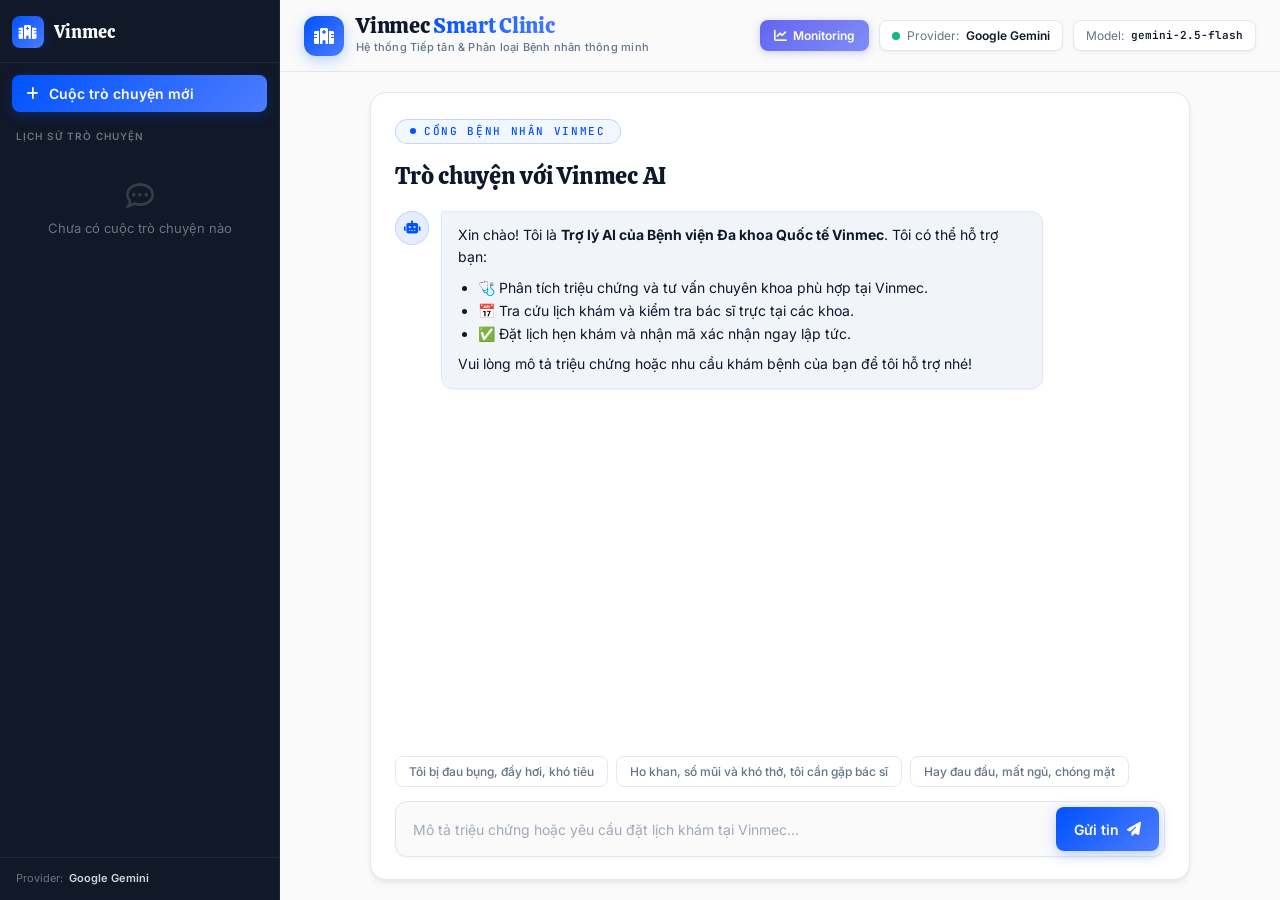
==== commit c968dbe5: "report" ====
--- a/static/index.html
+++ b/static/index.html
@@ -86,6 +86,10 @@
                 </div>
 
                 <div class="header-status">
+                    <a href="http://127.0.0.1:8001" target="_blank" class="btn-monitoring" title="Open Monitoring Dashboard">
+                        <i class="fa-solid fa-chart-line"></i>
+                        <span>Monitoring</span>
+                    </a>
                     <div class="status-badge">
                         <span class="pulse-dot"></span>
                         <span class="badge-label">Provider:</span>
--- a/static/style.css
+++ b/static/style.css
@@ -510,6 +510,31 @@
 .badge-value { font-weight: 600; color: var(--foreground); }
 .model-badge .badge-value { font-family: 'JetBrains Mono', monospace; font-size: 11px; }
 
+/* Monitoring button */
+.btn-monitoring {
+    display: flex;
+    align-items: center;
+    gap: 6px;
+    background: linear-gradient(135deg, #6366f1, #818cf8);
+    color: white;
+    padding: 6px 14px;
+    border-radius: var(--radius-sm);
+    font-size: 12px;
+    font-weight: 600;
+    text-decoration: none;
+    transition: var(--transition-fast);
+    box-shadow: 0 2px 8px rgba(99, 102, 241, 0.3);
+}
+
+.btn-monitoring:hover {
+    transform: translateY(-1px);
+    box-shadow: 0 4px 12px rgba(99, 102, 241, 0.4);
+}
+
+.btn-monitoring i {
+    font-size: 13px;
+}
+
 /* ==========================================================================
    MAIN WORKSPACE
    ========================================================================== */
